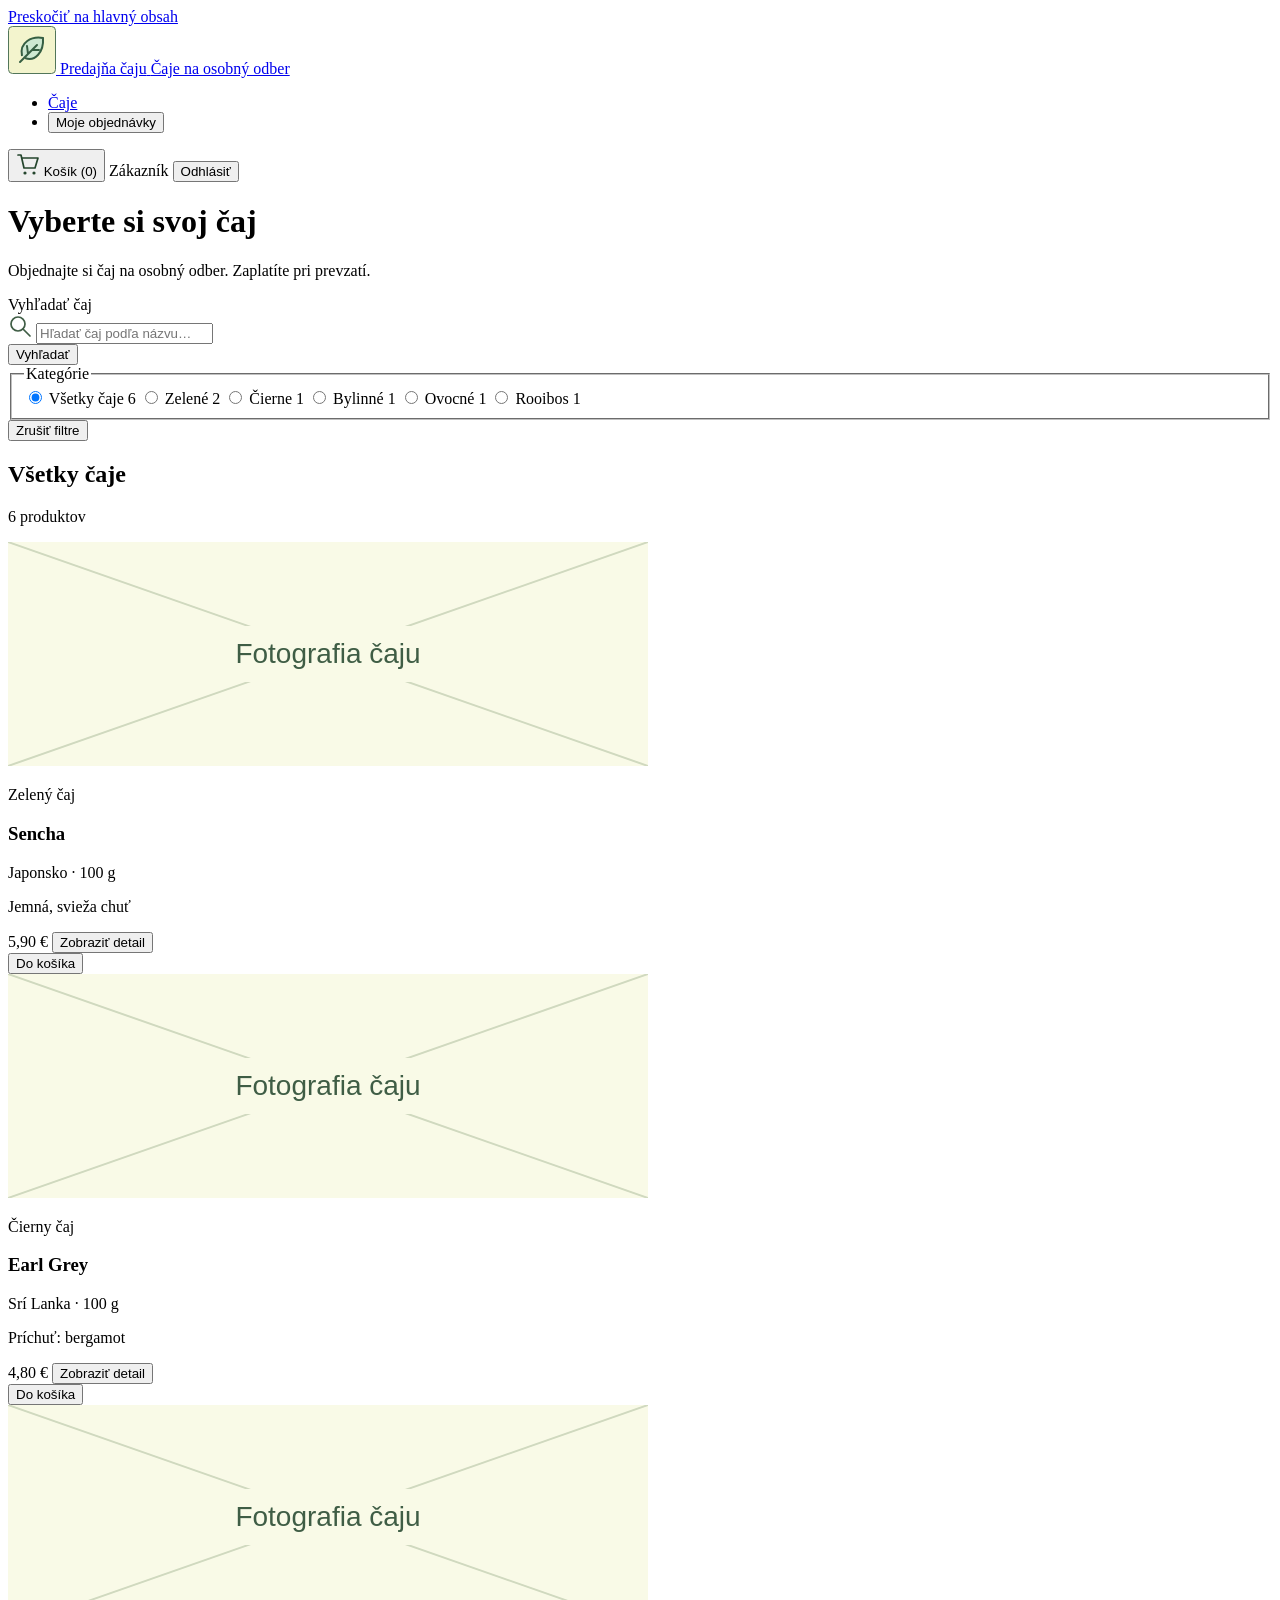
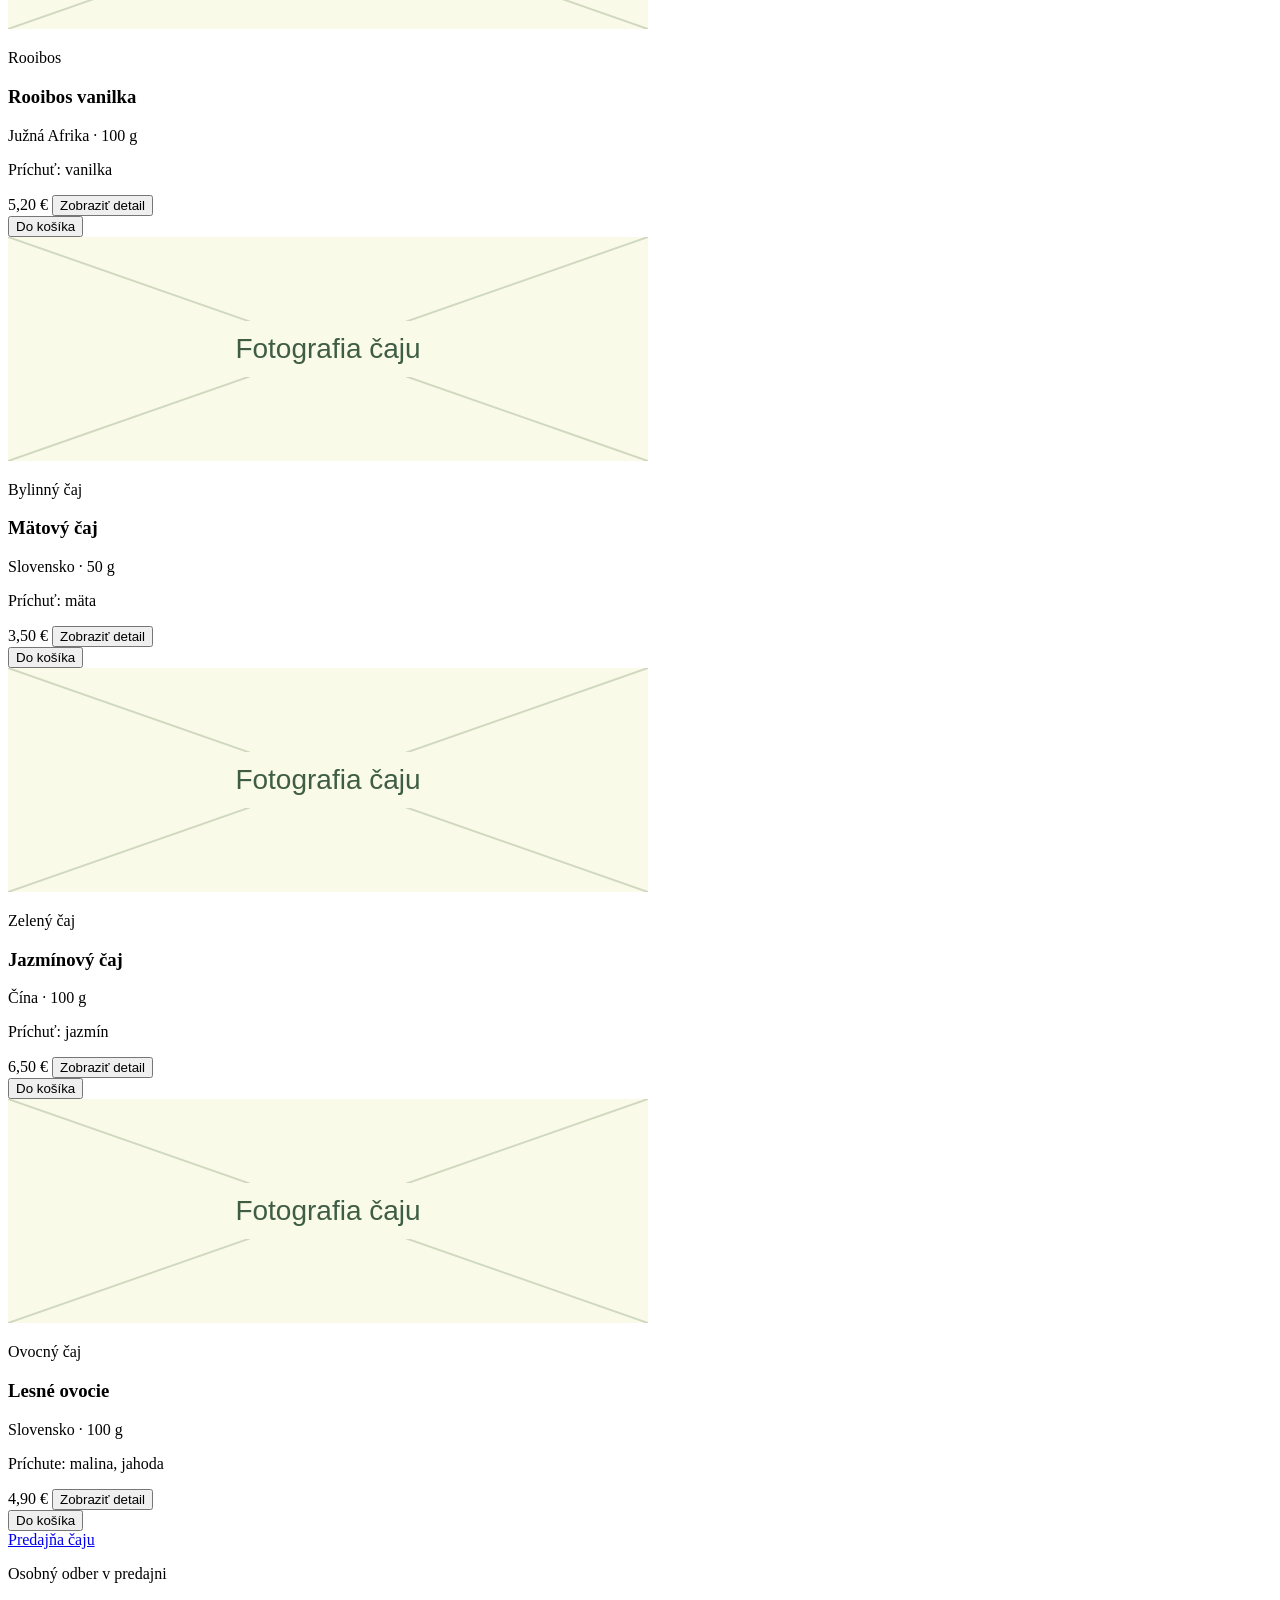
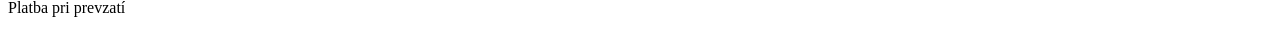
==== html/katalog.html @ cafc0549 "Tyzden 4 HTML" ====
<!DOCTYPE html>
<html lang="sk">
<head>
    <meta charset="UTF-8">
    <meta name="viewport" content="width=device-width, initial-scale=1.0">
    <meta name="description" content="Ponuka čajov na osobný odber – kategórie, gramáže, ceny a výber produktov.">
    <title>Katalóg čajov | Predajňa čaju</title>
    <link rel="icon" href="images/logo.svg" type="image/svg+xml">
    <link rel="stylesheet" href="css/style.css">
</head>
<body>
    <a class="skip-link" href="#obsah">Preskočiť na hlavný obsah</a>

    <header class="site-header">
        <div class="container header-inner">
            <a class="brand" href="index.html" aria-label="Predajňa čaju – základné rozloženie">
                <img src="images/logo.svg" width="48" height="48" alt="">
                <span>
                    <span class="brand-name">Predajňa čaju</span>
                    <span class="brand-tagline">Čaje na osobný odber</span>
                </span>
            </a>

            <nav class="main-nav" aria-label="Hlavná navigácia">
                <ul class="nav-list">
                    <li><a class="nav-item" href="katalog.html" aria-current="page">Čaje</a></li>
                    <li><button class="nav-item" type="button">Moje objednávky</button></li>
                </ul>
            </nav>

            <div class="account-controls">
                <button class="button button-secondary" type="button" aria-label="Košík, 0 položiek">
                    <img class="icon" src="images/cart.svg" width="24" height="24" alt="">
                    <span>Košík (0)</span>
                </button>
                <span class="account-label">Zákazník</span>
                <button class="button button-secondary" type="button">Odhlásiť</button>
            </div>
        </div>
    </header>

    <main id="obsah" class="container" tabindex="-1">
        <header class="page-intro">
            <h1>Vyberte si svoj čaj</h1>
            <p>Objednajte si čaj na osobný odber. Zaplatíte pri prevzatí.</p>
        </header>


        <form class="catalog-form" action="katalog.html" method="get" aria-label="Vyhľadávanie a filtrovanie čajov">
            <label class="search-label" for="hladany-caj">Vyhľadať čaj</label>
            <div class="search-row">
                <div class="search-field">
                    <img class="icon" src="images/search.svg" width="24" height="24" alt="">
                    <input type="search" id="hladany-caj" name="q" placeholder="Hľadať čaj podľa názvu…" maxlength="100">
                </div>
                <button class="button" type="button">Vyhľadať</button>
            </div>

            <div class="catalog-layout">
                <aside class="filters" aria-label="Filter podľa kategórie">
                    <fieldset>
                        <legend>Kategórie</legend>
                        <div class="category-options">
                            <label class="category-option">
                                <input type="radio" name="kategoria" value="vsetky" checked>
                                <span>Všetky čaje</span>
                                <span class="category-count" aria-label="počet čajov: 6">6</span>
                            </label>
                            <label class="category-option">
                                <input type="radio" name="kategoria" value="zelene">
                                <span>Zelené</span>
                                <span class="category-count" aria-label="počet čajov: 2">2</span>
                            </label>
                            <label class="category-option">
                                <input type="radio" name="kategoria" value="cierne">
                                <span>Čierne</span>
                                <span class="category-count" aria-label="počet čajov: 1">1</span>
                            </label>
                            <label class="category-option">
                                <input type="radio" name="kategoria" value="bylinne">
                                <span>Bylinné</span>
                                <span class="category-count" aria-label="počet čajov: 1">1</span>
                            </label>
                            <label class="category-option">
                                <input type="radio" name="kategoria" value="ovocne">
                                <span>Ovocné</span>
                                <span class="category-count" aria-label="počet čajov: 1">1</span>
                            </label>
                            <label class="category-option">
                                <input type="radio" name="kategoria" value="rooibos">
                                <span>Rooibos</span>
                                <span class="category-count" aria-label="počet čajov: 1">1</span>
                            </label>
                        </div>
                    </fieldset>
                    <div class="filter-actions">
                        <button class="button button-secondary" type="reset">Zrušiť filtre</button>
                    </div>
                </aside>

                <section class="products" aria-labelledby="nadpis-produktov">
                    <div class="results-heading">
                        <h2 id="nadpis-produktov">Všetky čaje</h2>
                        <p>6 produktov</p>
                    </div>
                    <div class="product-grid">
                        <article class="product-card" aria-labelledby="caj-sencha">
                            <img class="product-image" src="images/caj-placeholder.svg" width="640" height="224" alt="">
                            <p class="product-category">Zelený čaj</p>
                            <h3 id="caj-sencha">Sencha</h3>
                            <p class="product-meta">Japonsko · 100 g</p>
                            <p class="product-description">Jemná, svieža chuť</p>
                            <div class="product-bottom">
                                <div>
                                    <data class="price" value="5.90">5,90&nbsp;€</data>
                                    <button class="detail-button" type="button" aria-label="Zobraziť detail: Sencha">Zobraziť detail</button>
                                </div>
                                <button class="button" type="button" aria-label="Pridať do košíka: Sencha">Do košíka</button>
                            </div>
                        </article>
                        <article class="product-card" aria-labelledby="caj-earl-grey">
                            <img class="product-image" src="images/caj-placeholder.svg" width="640" height="224" alt="">
                            <p class="product-category">Čierny čaj</p>
                            <h3 id="caj-earl-grey">Earl Grey</h3>
                            <p class="product-meta">Srí Lanka · 100 g</p>
                            <p class="product-description">Príchuť: bergamot</p>
                            <div class="product-bottom">
                                <div>
                                    <data class="price" value="4.80">4,80&nbsp;€</data>
                                    <button class="detail-button" type="button" aria-label="Zobraziť detail: Earl Grey">Zobraziť detail</button>
                                </div>
                                <button class="button" type="button" aria-label="Pridať do košíka: Earl Grey">Do košíka</button>
                            </div>
                        </article>
                        <article class="product-card" aria-labelledby="caj-rooibos">
                            <img class="product-image" src="images/caj-placeholder.svg" width="640" height="224" alt="">
                            <p class="product-category">Rooibos</p>
                            <h3 id="caj-rooibos">Rooibos vanilka</h3>
                            <p class="product-meta">Južná Afrika · 100 g</p>
                            <p class="product-description">Príchuť: vanilka</p>
                            <div class="product-bottom">
                                <div>
                                    <data class="price" value="5.20">5,20&nbsp;€</data>
                                    <button class="detail-button" type="button" aria-label="Zobraziť detail: Rooibos vanilka">Zobraziť detail</button>
                                </div>
                                <button class="button" type="button" aria-label="Pridať do košíka: Rooibos vanilka">Do košíka</button>
                            </div>
                        </article>
                        <article class="product-card" aria-labelledby="caj-mata">
                            <img class="product-image" src="images/caj-placeholder.svg" width="640" height="224" alt="">
                            <p class="product-category">Bylinný čaj</p>
                            <h3 id="caj-mata">Mätový čaj</h3>
                            <p class="product-meta">Slovensko · 50 g</p>
                            <p class="product-description">Príchuť: mäta</p>
                            <div class="product-bottom">
                                <div>
                                    <data class="price" value="3.50">3,50&nbsp;€</data>
                                    <button class="detail-button" type="button" aria-label="Zobraziť detail: Mätový čaj">Zobraziť detail</button>
                                </div>
                                <button class="button" type="button" aria-label="Pridať do košíka: Mätový čaj">Do košíka</button>
                            </div>
                        </article>
                        <article class="product-card" aria-labelledby="caj-jazmin">
                            <img class="product-image" src="images/caj-placeholder.svg" width="640" height="224" alt="">
                            <p class="product-category">Zelený čaj</p>
                            <h3 id="caj-jazmin">Jazmínový čaj</h3>
                            <p class="product-meta">Čína · 100 g</p>
                            <p class="product-description">Príchuť: jazmín</p>
                            <div class="product-bottom">
                                <div>
                                    <data class="price" value="6.50">6,50&nbsp;€</data>
                                    <button class="detail-button" type="button" aria-label="Zobraziť detail: Jazmínový čaj">Zobraziť detail</button>
                                </div>
                                <button class="button" type="button" aria-label="Pridať do košíka: Jazmínový čaj">Do košíka</button>
                            </div>
                        </article>
                        <article class="product-card" aria-labelledby="caj-ovocie">
                            <img class="product-image" src="images/caj-placeholder.svg" width="640" height="224" alt="">
                            <p class="product-category">Ovocný čaj</p>
                            <h3 id="caj-ovocie">Lesné ovocie</h3>
                            <p class="product-meta">Slovensko · 100 g</p>
                            <p class="product-description">Príchute: malina, jahoda</p>
                            <div class="product-bottom">
                                <div>
                                    <data class="price" value="4.90">4,90&nbsp;€</data>
                                    <button class="detail-button" type="button" aria-label="Zobraziť detail: Lesné ovocie">Zobraziť detail</button>
                                </div>
                                <button class="button" type="button" aria-label="Pridať do košíka: Lesné ovocie">Do košíka</button>
                            </div>
                        </article>
                    </div>
                </section>
            </div>
        </form>
    </main>

    <footer class="site-footer">
        <div class="container footer-inner">
            <a class="footer-brand" href="index.html">Predajňa čaju</a>
            <p>Osobný odber v predajni</p>
            <p>Platba pri prevzatí</p>
        </div>
    </footer>
</body>
</html>
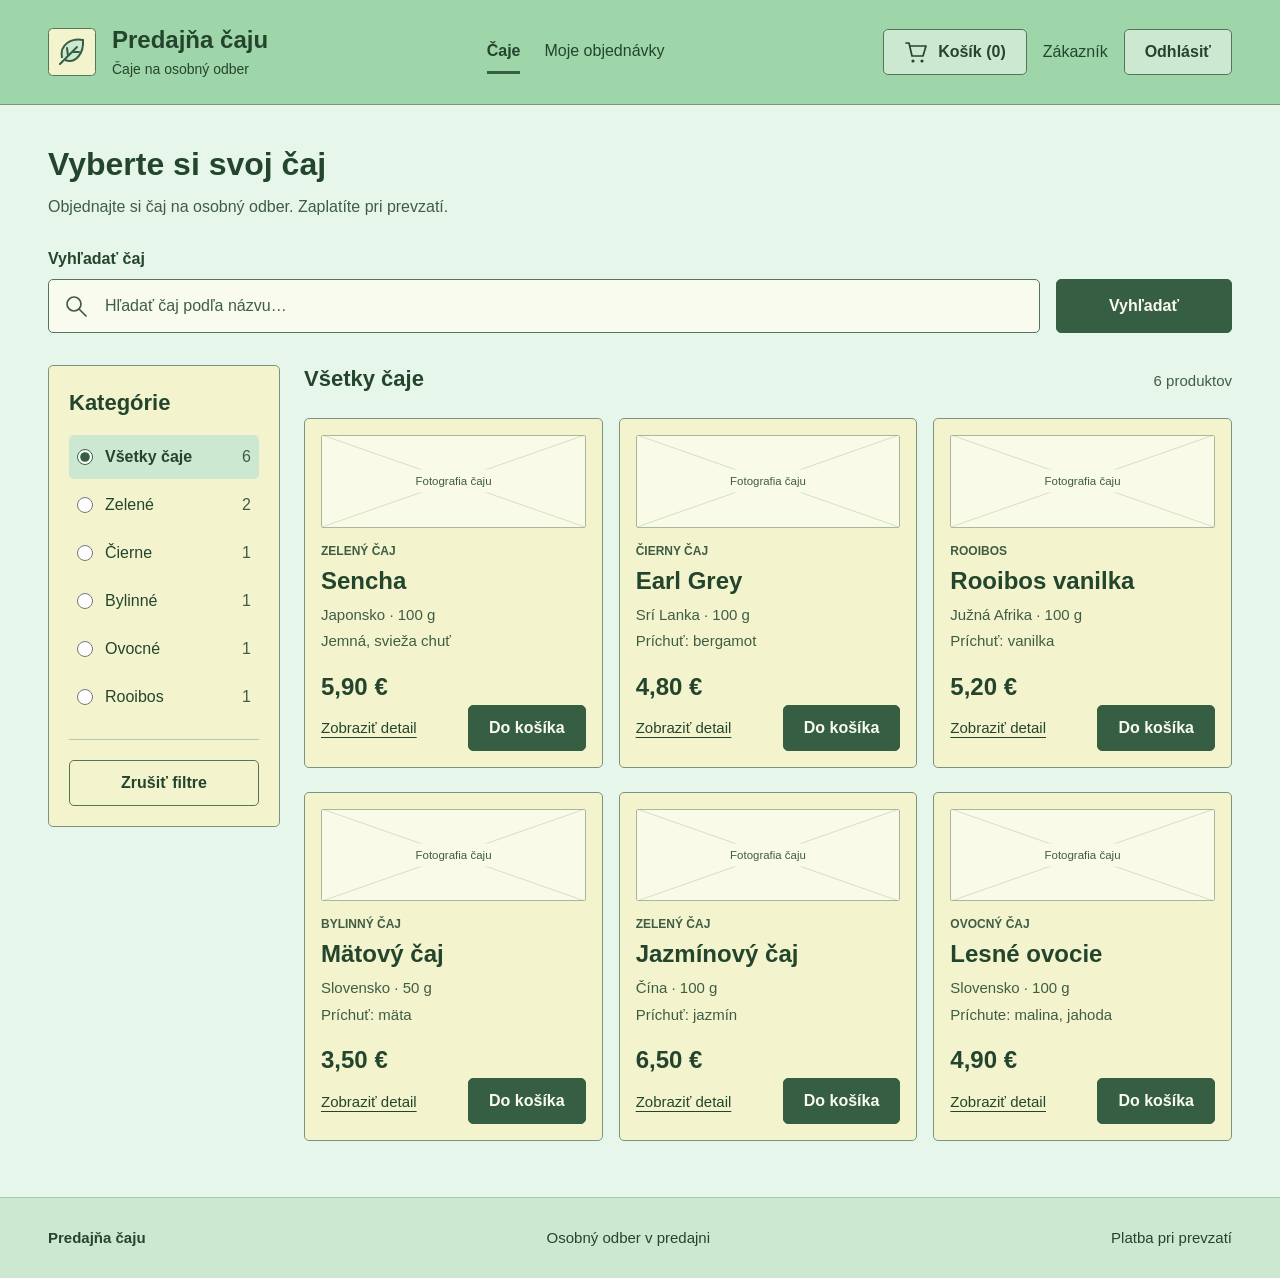
==== commit fabc0ca5: "Add files via upload" ====
--- a/html/katalog.html
+++ b/html/katalog.html
@@ -9,6 +9,7 @@
     <link rel="stylesheet" href="css/style.css">
 </head>
 <body>
+    <!-- Statická ukážka zákazníckeho rozhrania po prihlásení. Bez JavaScriptu a servera. -->
     <a class="skip-link" href="#obsah">Preskočiť na hlavný obsah</a>
 
     <header class="site-header">
@@ -24,6 +25,7 @@
             <nav class="main-nav" aria-label="Hlavná navigácia">
                 <ul class="nav-list">
                     <li><a class="nav-item" href="katalog.html" aria-current="page">Čaje</a></li>
+                    <!-- Táto stránka zatiaľ nie je súčasťou zadania, preto ide o vizuálne tlačidlo. -->
                     <li><button class="nav-item" type="button">Moje objednávky</button></li>
                 </ul>
             </nav>
@@ -45,7 +47,8 @@
             <p>Objednajte si čaj na osobný odber. Zaplatíte pri prevzatí.</p>
         </header>
 
-
+        <!-- Vyhľadávanie a kategórie sú zatiaľ len vizuálny návrh.
+             Reset funguje natívne v HTML; tlačidlá type="button" formulár neodosielajú. -->
         <form class="catalog-form" action="katalog.html" method="get" aria-label="Vyhľadávanie a filtrovanie čajov">
             <label class="search-label" for="hladany-caj">Vyhľadať čaj</label>
             <div class="search-row">
@@ -105,6 +108,7 @@
                     </div>
                     <div class="product-grid">
                         <article class="product-card" aria-labelledby="caj-sencha">
+                            <!-- Placeholder môžete neskôr nahradiť vlastnou fotografiou a doplniť alt. -->
                             <img class="product-image" src="images/caj-placeholder.svg" width="640" height="224" alt="">
                             <p class="product-category">Zelený čaj</p>
                             <h3 id="caj-sencha">Sencha</h3>
@@ -119,6 +123,7 @@
                             </div>
                         </article>
                         <article class="product-card" aria-labelledby="caj-earl-grey">
+                            <!-- Placeholder môžete neskôr nahradiť vlastnou fotografiou a doplniť alt. -->
                             <img class="product-image" src="images/caj-placeholder.svg" width="640" height="224" alt="">
                             <p class="product-category">Čierny čaj</p>
                             <h3 id="caj-earl-grey">Earl Grey</h3>
@@ -133,6 +138,7 @@
                             </div>
                         </article>
                         <article class="product-card" aria-labelledby="caj-rooibos">
+                            <!-- Placeholder môžete neskôr nahradiť vlastnou fotografiou a doplniť alt. -->
                             <img class="product-image" src="images/caj-placeholder.svg" width="640" height="224" alt="">
                             <p class="product-category">Rooibos</p>
                             <h3 id="caj-rooibos">Rooibos vanilka</h3>
@@ -147,6 +153,7 @@
                             </div>
                         </article>
                         <article class="product-card" aria-labelledby="caj-mata">
+                            <!-- Placeholder môžete neskôr nahradiť vlastnou fotografiou a doplniť alt. -->
                             <img class="product-image" src="images/caj-placeholder.svg" width="640" height="224" alt="">
                             <p class="product-category">Bylinný čaj</p>
                             <h3 id="caj-mata">Mätový čaj</h3>
@@ -161,6 +168,7 @@
                             </div>
                         </article>
                         <article class="product-card" aria-labelledby="caj-jazmin">
+                            <!-- Placeholder môžete neskôr nahradiť vlastnou fotografiou a doplniť alt. -->
                             <img class="product-image" src="images/caj-placeholder.svg" width="640" height="224" alt="">
                             <p class="product-category">Zelený čaj</p>
                             <h3 id="caj-jazmin">Jazmínový čaj</h3>
@@ -175,6 +183,7 @@
                             </div>
                         </article>
                         <article class="product-card" aria-labelledby="caj-ovocie">
+                            <!-- Placeholder môžete neskôr nahradiť vlastnou fotografiou a doplniť alt. -->
                             <img class="product-image" src="images/caj-placeholder.svg" width="640" height="224" alt="">
                             <p class="product-category">Ovocný čaj</p>
                             <h3 id="caj-ovocie">Lesné ovocie</h3>
--- a/html/css/style.css
+++ b/html/css/style.css
@@ -0,0 +1,663 @@
+/* 1. Farby a základné nastavenia */
+:root {
+    --header: #9fd6a9;
+    --background: #e7f6ea;
+    --surface: #f3f4cd;
+    --footer: #cde8d1;
+    --text: #24452d;
+    --muted: #3f5d45;
+    --primary: #355e42;
+    --primary-hover: #24452d;
+    --border: #78967e;
+    --control-border: #52765a;
+    --input: #f9fbef;
+    --radius: 5px;
+}
+
+* {
+    box-sizing: border-box;
+}
+
+body {
+    margin: 0;
+    min-height: 100vh;
+    min-height: 100svh;
+    display: flex;
+    flex-direction: column;
+    font-family: Arial, Helvetica, sans-serif;
+    font-size: 1rem;
+    line-height: 1.5;
+    color: var(--text);
+    background: var(--background);
+}
+
+/* Relatívna šírka a maximálna šírka bránia rozťahovaniu stránky. */
+.container {
+    width: calc(100% - 6rem);
+    max-width: 1344px;
+    margin-inline: auto;
+}
+
+main {
+    flex: 1;
+    padding-block: 2.5rem 3.5rem;
+    min-width: 0;
+}
+
+h1, h2, h3, p {
+    margin: 0;
+}
+
+h1 {
+    font-size: 2rem;
+    line-height: 1.2;
+}
+
+h2 {
+    font-size: 1.375rem;
+    line-height: 1.3;
+}
+
+h3 {
+    font-size: 1.5rem;
+    line-height: 1.25;
+}
+
+a {
+    color: inherit;
+    text-underline-offset: 4px;
+}
+
+button, input {
+    font: inherit;
+}
+
+button {
+    cursor: pointer;
+}
+
+img {
+    display: block;
+    max-width: 100%;
+}
+
+:focus-visible {
+    outline: 3px solid var(--text);
+    outline-offset: 4px;
+}
+
+/* Odkaz sa objaví pri ovládaní klávesnicou. */
+.skip-link {
+    position: absolute;
+    z-index: 5;
+    top: 0.75rem;
+    left: 1rem;
+    padding: 0.75rem 1rem;
+    background: var(--input);
+    border: 2px solid var(--text);
+    transform: translateY(-200%);
+}
+
+.skip-link:focus {
+    transform: translateY(0);
+}
+
+/* 2. Spoločná hlavička a navigácia */
+.site-header {
+    background: var(--header);
+    border-bottom: 1px solid var(--border);
+}
+
+.header-inner {
+    display: flex;
+    align-items: center;
+    justify-content: space-between;
+    gap: 1.5rem;
+    min-height: 104px;
+    padding-block: 1.25rem;
+}
+
+.brand {
+    display: flex;
+    align-items: center;
+    gap: 1rem;
+    text-decoration: none;
+    flex-shrink: 0;
+}
+
+.brand img {
+    width: 48px;
+    height: 48px;
+}
+
+.brand-name, .brand-tagline {
+    display: block;
+}
+
+.brand-name {
+    font-size: 1.5rem;
+    font-weight: 700;
+    line-height: 1.25;
+}
+
+.brand-tagline {
+    margin-top: 0.25rem;
+    font-size: 0.875rem;
+    color: var(--text);
+}
+
+.nav-list {
+    display: flex;
+    align-items: center;
+    flex-wrap: wrap;
+    gap: 1.5rem;
+    padding: 0;
+    margin: 0;
+    list-style: none;
+}
+
+.nav-item {
+    display: inline-flex;
+    align-items: center;
+    min-height: 44px;
+    padding: 0.5rem 0;
+    text-decoration: none;
+    color: var(--text);
+    background: transparent;
+    border: 0;
+    border-bottom: 3px solid transparent;
+}
+
+.nav-item:hover, .nav-item[aria-current="page"] {
+    border-bottom-color: var(--primary);
+}
+
+.nav-item[aria-current="page"] {
+    font-weight: 700;
+}
+
+.account-controls {
+    display: flex;
+    align-items: center;
+    flex-wrap: wrap;
+    gap: 1rem;
+}
+
+.button {
+    display: inline-flex;
+    align-items: center;
+    justify-content: center;
+    gap: 0.625rem;
+    min-height: 46px;
+    padding: 0.625rem 1.25rem;
+    border: 1px solid var(--primary);
+    border-radius: var(--radius);
+    color: var(--input);
+    background: var(--primary);
+    font-weight: 700;
+    text-decoration: none;
+}
+
+.button:hover {
+    background: var(--primary-hover);
+}
+
+.button-secondary {
+    border-color: var(--control-border);
+    color: var(--text);
+    background: transparent;
+}
+
+.button-secondary:hover {
+    background: var(--footer);
+}
+
+.account-controls .button-secondary {
+    background: var(--footer);
+}
+
+.account-controls .button-secondary:hover {
+    background: var(--input);
+}
+
+.icon {
+    width: 24px;
+    height: 24px;
+    flex-shrink: 0;
+}
+
+/* 3. Prvá stránka: placeholder podľa prvého wireframu */
+.layout-main {
+    display: flex;
+}
+
+.layout-placeholder {
+    position: relative;
+    isolation: isolate;
+    width: 100%;
+    min-height: 65vh;
+    display: grid;
+    place-items: center;
+    padding: 2rem;
+    background: var(--surface);
+    border: 1px dashed var(--border);
+    border-radius: var(--radius);
+    text-align: center;
+}
+
+.layout-placeholder::before {
+    content: "";
+    position: absolute;
+    inset: 0;
+    z-index: -1;
+    background:
+        linear-gradient(to top right, transparent 49.9%, #d5ddbf 50%, transparent 50.1%),
+        linear-gradient(to bottom right, transparent 49.9%, #d5ddbf 50%, transparent 50.1%);
+}
+
+.placeholder-copy {
+    max-width: 42rem;
+    padding: 2rem;
+    background: var(--surface);
+}
+
+.eyebrow {
+    margin-bottom: 0.75rem;
+    font-size: 0.8125rem;
+    font-weight: 700;
+    text-transform: uppercase;
+    color: var(--muted);
+}
+
+.placeholder-copy h1 {
+    margin-bottom: 1.25rem;
+}
+
+.placeholder-copy p:not(.eyebrow) {
+    color: var(--muted);
+}
+
+.placeholder-copy p + p {
+    margin-top: 0.5rem;
+}
+
+.placeholder-copy .button {
+    margin-top: 1.5rem;
+}
+
+/* 4. Katalóg: vyhľadávanie a filtre */
+.page-intro p {
+    margin-top: 0.75rem;
+    color: var(--muted);
+}
+
+.catalog-form {
+    margin-top: 1.75rem;
+}
+
+.search-label {
+    display: block;
+    margin-bottom: 0.5rem;
+    font-weight: 700;
+}
+
+.search-row {
+    display: flex;
+    gap: 1rem;
+}
+
+.search-field {
+    position: relative;
+    flex: 1;
+    min-width: 0;
+}
+
+.search-field .icon {
+    position: absolute;
+    top: 50%;
+    left: 1rem;
+    transform: translateY(-50%);
+    pointer-events: none;
+}
+
+.search-field input {
+    width: 100%;
+    min-width: 0;
+    min-height: 54px;
+    padding: 0.75rem 1rem 0.75rem 3.5rem;
+    border: 1px solid var(--control-border);
+    border-radius: var(--radius);
+    background: var(--input);
+    color: var(--text);
+}
+
+.search-field input::placeholder {
+    color: var(--muted);
+    opacity: 1;
+}
+
+.search-row > .button {
+    min-width: 11rem;
+}
+
+/* Ľavý panel a pravá mriežka produktov. */
+.catalog-layout {
+    display: grid;
+    grid-template-columns: 232px minmax(0, 1fr);
+    gap: 1.5rem;
+    align-items: start;
+    margin-top: 2rem;
+}
+
+.filters {
+    min-width: 0;
+    padding: 1.25rem;
+    background: var(--surface);
+    border: 1px solid var(--border);
+    border-radius: var(--radius);
+}
+
+.filters fieldset {
+    min-width: 0;
+    margin: 0;
+    padding: 0;
+    border: 0;
+}
+
+.filters legend {
+    padding: 0;
+    margin-bottom: 1rem;
+    font-size: 1.375rem;
+    font-weight: 700;
+}
+
+.category-options {
+    display: grid;
+    gap: 0.25rem;
+}
+
+.category-option {
+    display: grid;
+    grid-template-columns: 18px minmax(0, 1fr) auto;
+    align-items: center;
+    gap: 0.625rem;
+    min-height: 44px;
+    padding: 0.5rem;
+    border-radius: var(--radius);
+    cursor: pointer;
+}
+
+.category-option:hover, .category-option:has(input:checked) {
+    background: var(--footer);
+}
+
+.category-option:has(input:checked) {
+    font-weight: 700;
+}
+
+.category-option input {
+    width: 16px;
+    height: 16px;
+    margin: 0;
+    accent-color: var(--primary);
+}
+
+.category-count {
+    color: var(--muted);
+    font-weight: 400;
+}
+
+.filter-actions {
+    margin-top: 1.25rem;
+    padding-top: 1.25rem;
+    border-top: 1px solid #b3cbb5;
+}
+
+.filter-actions .button {
+    width: 100%;
+}
+
+/* 5. Produktové karty */
+.products {
+    min-width: 0;
+}
+
+.results-heading {
+    display: flex;
+    flex-wrap: wrap;
+    align-items: baseline;
+    justify-content: space-between;
+    gap: 0.5rem 1rem;
+    margin-bottom: 1.5rem;
+}
+
+.results-heading p {
+    color: var(--muted);
+    font-size: 0.9375rem;
+}
+
+.product-grid {
+    display: grid;
+    grid-template-columns: repeat(3, minmax(0, 1fr));
+    gap: 1.5rem 1rem;
+}
+
+.product-card {
+    display: flex;
+    flex-direction: column;
+    min-width: 0;
+    padding: 1rem;
+    background: var(--surface);
+    border: 1px solid var(--border);
+    border-radius: var(--radius);
+}
+
+.product-image {
+    width: 100%;
+    height: auto;
+    aspect-ratio: 20 / 7;
+    object-fit: cover;
+    border: 1px solid #a8b99a;
+    border-radius: 2px;
+}
+
+.product-category {
+    margin: 0.875rem 0 0.375rem;
+    color: var(--muted);
+    font-size: 0.75rem;
+    font-weight: 700;
+    text-transform: uppercase;
+}
+
+.product-card h3 {
+    margin-bottom: 0.5rem;
+    overflow-wrap: anywhere;
+}
+
+.product-meta, .product-description {
+    font-size: 0.9375rem;
+    color: var(--muted);
+}
+
+.product-description {
+    margin-top: 0.25rem;
+    margin-bottom: 1rem;
+}
+
+.product-bottom {
+    display: flex;
+    flex-wrap: wrap;
+    align-items: flex-end;
+    justify-content: space-between;
+    gap: 0.75rem;
+    margin-top: auto;
+}
+
+.price {
+    display: block;
+    margin-bottom: 0.125rem;
+    font-size: 1.5rem;
+    font-weight: 700;
+    white-space: nowrap;
+}
+
+.detail-button {
+    display: inline-block;
+    min-height: 44px;
+    padding: 0.25rem 0;
+    color: var(--text);
+    background: transparent;
+    border: 0;
+    text-decoration: underline;
+    text-underline-offset: 4px;
+    text-align: left;
+    font-size: 0.9375rem;
+}
+
+.detail-button:hover {
+    text-decoration-thickness: 2px;
+}
+
+/* 6. Päta zostáva na spodku aj pri krátkom obsahu. */
+.site-footer {
+    background: var(--footer);
+    border-top: 1px solid #a6c9ad;
+}
+
+.footer-inner {
+    display: flex;
+    flex-wrap: wrap;
+    align-items: center;
+    justify-content: space-between;
+    gap: 1rem;
+    min-height: 80px;
+    padding-block: 1.5rem;
+    font-size: 0.9375rem;
+}
+
+.footer-brand {
+    font-weight: 700;
+    text-decoration: none;
+}
+
+/* 7. Tablet: navigácia na samostatnom riadku, dva stĺpce produktov. */
+@media (max-width: 1200px) {
+    .header-inner {
+        flex-wrap: wrap;
+    }
+
+    .main-nav {
+        flex-basis: 100%;
+        order: 3;
+    }
+
+    .product-grid {
+        grid-template-columns: repeat(2, minmax(0, 1fr));
+    }
+}
+
+/* 8. Menší tablet: filtre nad produktmi, menšie okraje. */
+@media (max-width: 900px) {
+    .container {
+        width: calc(100% - 3rem);
+    }
+
+    .catalog-layout {
+        grid-template-columns: minmax(0, 1fr);
+    }
+
+    .category-options {
+        grid-template-columns: repeat(3, minmax(0, 1fr));
+    }
+
+    .filter-actions .button {
+        width: auto;
+    }
+}
+
+/* 9. Mobil: jeden stĺpec, zalamovanie navigácie a väčšie dotykové plochy. */
+@media (max-width: 600px) {
+    .container {
+        width: calc(100% - 2rem);
+    }
+
+    main {
+        padding-block: 1.75rem 2rem;
+    }
+
+    h1 {
+        font-size: 1.75rem;
+    }
+
+    .brand-name {
+        font-size: 1.375rem;
+    }
+
+    .header-inner {
+        gap: 0.875rem;
+        padding-block: 1rem;
+    }
+
+    .brand, .account-controls {
+        flex-basis: 100%;
+    }
+
+    .main-nav {
+        order: 0;
+    }
+
+    .account-controls {
+        gap: 0.5rem 0.75rem;
+    }
+
+    .account-controls .button {
+        padding-inline: 0.875rem;
+    }
+
+    .account-label {
+        margin-left: auto;
+        font-size: 0.875rem;
+    }
+
+    .search-row {
+        flex-direction: column;
+        gap: 0.75rem;
+    }
+
+    .search-row > .button {
+        min-height: 48px;
+    }
+
+    .category-options {
+        grid-template-columns: repeat(2, minmax(0, 1fr));
+    }
+
+    .product-grid {
+        grid-template-columns: minmax(0, 1fr);
+    }
+
+    .layout-placeholder {
+        min-height: 60vh;
+        padding: 1rem;
+    }
+
+    .placeholder-copy {
+        padding: 1rem 0.25rem;
+    }
+
+    .footer-inner {
+        flex-direction: column;
+        align-items: flex-start;
+        gap: 0.625rem;
+    }
+}
+
+@media (max-width: 360px) {
+    .category-options {
+        grid-template-columns: minmax(0, 1fr);
+    }
+
+    .account-label {
+        display: none;
+    }
+}
